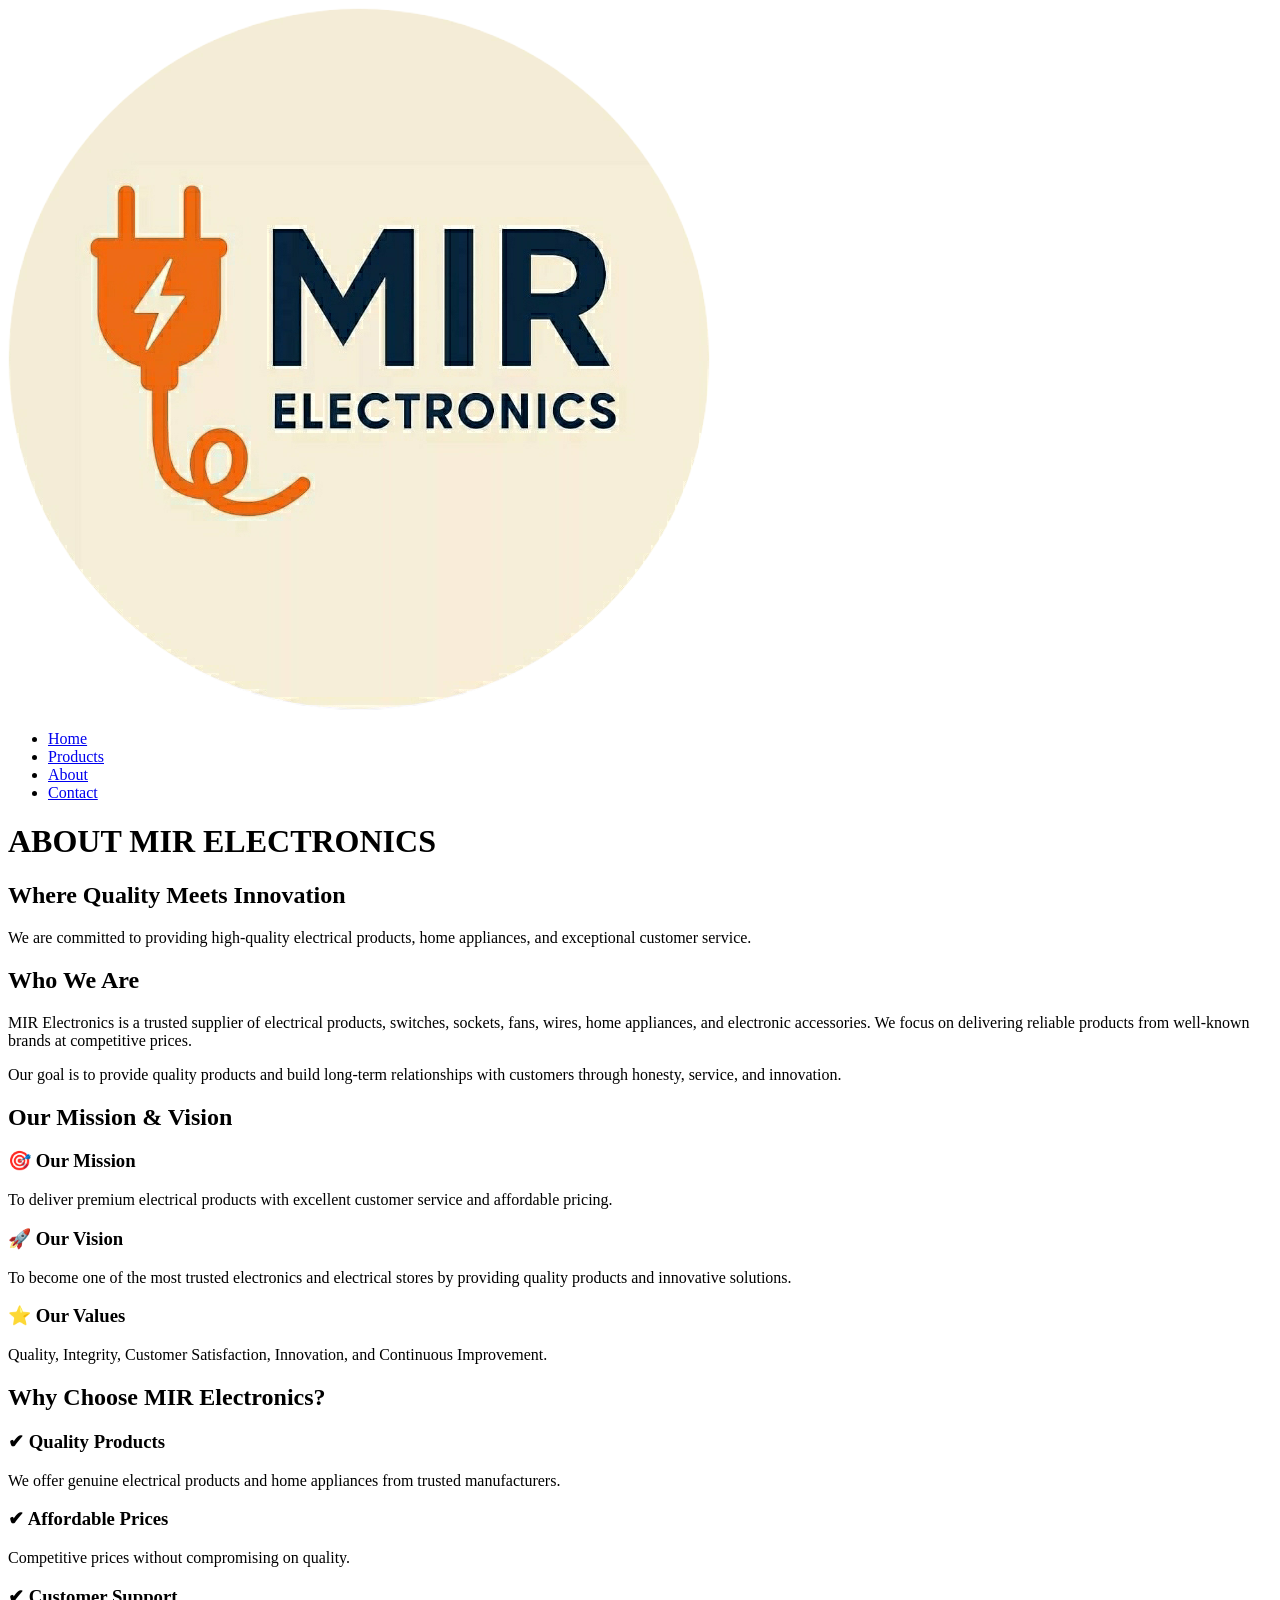
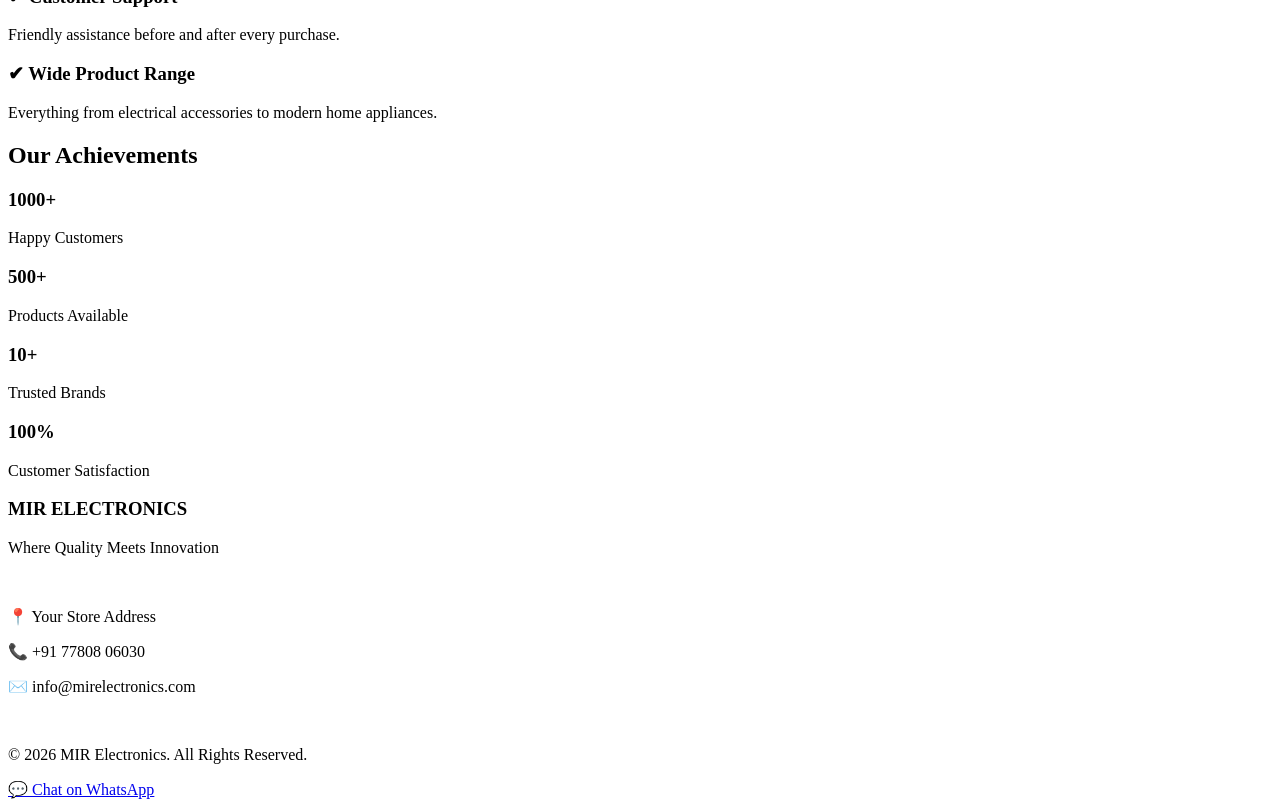
==== about.html @ 6c7976e0 "Update alt text for logo image in about.html" ====
<!DOCTYPE html>
<html lang="en">

<head>

<meta charset="UTF-8">

<meta name="viewport" content="width=device-width, initial-scale=1.0">

<title>About | MIR Electronics</title>

<meta name="description"
content="Learn more about MIR Electronics and our commitment to quality and innovation.">

<link rel="stylesheet" href="css/style.css">

<link rel="preconnect" href="https://fonts.googleapis.com">

<link rel="preconnect" href="https://fonts.gstatic.com" crossorigin>

<link href="https://fonts.googleapis.com/css2?family=Poppins:wght@300;400;500;600;700;800&display=swap"
rel="stylesheet">

</head>

<body>

<nav class="navbar">

<div class="logo">

<img src="images/logo.png" alt="MIR Electronics logo">

</div>

<ul class="nav-links">

<li><a href="index.html">Home</a></li>

<li><a href="products.html">Products</a></li>

<li><a href="about.html" class="active">About</a></li>

<li><a href="contact.html">Contact</a></li>

</ul>

</nav>

<header class="hero">

<div class="hero-content">

<h1>ABOUT MIR ELECTRONICS</h1>

<h2>Where Quality Meets Innovation</h2>

<p>

We are committed to providing high-quality electrical products,
home appliances, and exceptional customer service.

</p>

</div>

</header>

<section>

<h2>Who We Are</h2>

<div class="about-content">

<p>

MIR Electronics is a trusted supplier of electrical products,
switches, sockets, fans, wires, home appliances, and electronic
accessories. We focus on delivering reliable products from
well-known brands at competitive prices.

</p>

<p>

Our goal is to provide quality products and build long-term
relationships with customers through honesty, service,
and innovation.

</p>

</div>

</section>

<section>

<h2>Our Mission & Vision</h2>

<div class="about-grid">

<div class="about-box">

<h3>🎯 Our Mission</h3>

<p>

To deliver premium electrical products with excellent customer
service and affordable pricing.

</p>

</div>

<div class="about-box">

<h3>🚀 Our Vision</h3>

<p>

To become one of the most trusted electronics and electrical
stores by providing quality products and innovative solutions.

</p>

</div>

<div class="about-box">

<h3>⭐ Our Values</h3>

<p>

Quality, Integrity, Customer Satisfaction, Innovation,
and Continuous Improvement.

</p>

</div>

</div>

</section>
<section>

<h2>Why Choose MIR Electronics?</h2>

<div class="features">

<div>

<h3>✔ Quality Products</h3>

<p>
We offer genuine electrical products and home appliances from trusted manufacturers.
</p>

</div>

<div>

<h3>✔ Affordable Prices</h3>

<p>
Competitive prices without compromising on quality.
</p>

</div>

<div>

<h3>✔ Customer Support</h3>

<p>
Friendly assistance before and after every purchase.
</p>

</div>

<div>

<h3>✔ Wide Product Range</h3>

<p>
Everything from electrical accessories to modern home appliances.
</p>

</div>

</div>

</section>

<section>

<h2>Our Achievements</h2>

<div class="grid">

<div class="card">

<h3>1000+</h3>

<p>Happy Customers</p>

</div>

<div class="card">

<h3>500+</h3>

<p>Products Available</p>

</div>

<div class="card">

<h3>10+</h3>

<p>Trusted Brands</p>

</div>

<div class="card">

<h3>100%</h3>

<p>Customer Satisfaction</p>

</div>

</div>

</section>

<footer>

<h3>MIR ELECTRONICS</h3>

<p>Where Quality Meets Innovation</p>

<br>

<p>📍 Your Store Address</p>

<p>📞 +91 77808 06030</p>

<p>✉️ info@mirelectronics.com</p>

<br>

<p>© 2026 MIR Electronics. All Rights Reserved.</p>

</footer>

<a href="https://wa.me/917780806030"
class="whatsapp"
target="_blank">

💬 Chat on WhatsApp

</a>

<script src="js/script.js"></script>

</body>

</html>
---- css/style.css ----
<!DOCTYPE html>
<html lang="en">

<head>
    <meta charset="UTF-8">
    <meta name="viewport" content="width=device-width, initial-scale=1.0">
    <title>MIR Electronics | Where Quality Meets Innovation</title>

    <meta name="description"
        content="MIR Electronics - Trusted supplier of electrical products, home appliances and electronic accessories.">

    <link rel="stylesheet" href="css/style.css">

    <link rel="preconnect" href="https://fonts.googleapis.com">
    <link rel="preconnect" href="https://fonts.gstatic.com" crossorigin>

    <link
        href="https://fonts.googleapis.com/css2?family=Poppins:wght@300;400;500;600;700;800&display=swap"
        rel="stylesheet">
</head>

<body>

    <!-- Navigation -->

    <nav class="navbar">

        <div class="logo">

            <img src="images/logo.png" alt="MIR Electronics">

        </div>

        <ul class="nav-links">

            <li><a href="index.html" class="active">Home</a></li>

            <li><a href="products.html">Products</a></li>

            <li><a href="about.html">About</a></li>

            <li><a href="contact.html">Contact</a></li>

        </ul>

    </nav>

    <!-- Hero -->

    <header class="hero">

        <div class="hero-content">

            <h1>MIR ELECTRONICS</h1>

            <h2>Where Quality Meets Innovation</h2>

            <p>

                We provide premium electrical products,
                home appliances and electronic accessories
                from trusted brands at affordable prices.

            </p>

            <a href="products.html" class="btn">

                Explore Products

            </a>

        </div>

    </header>

    <!-- Categories -->

    <section>

        <h2>Product Categories</h2>

        <div class="grid">

            <div class="card">

                💡

                <h3>Lighting</h3>

            </div>

            <div class="card">

                🔌

                <h3>Switches & Sockets</h3>

            </div>

            <div class="card">

                ⚡

                <h3>Electrical Wires</h3>

            </div>

            <div class="card">

                🌀

                <h3>Fans</h3>

            </div>

            <div class="card">

                🔥

                <h3>Water Heaters</h3>

            </div>

            <div class="card">

                🏠

                <h3>Home Appliances</h3>

            </div>

        </div>

    </section>
    <!-- Featured Products -->

    <section class="products">

        <h2>Featured Products</h2>

        <div class="product-grid">

            <div class="product-card">
                <img src="images/wire.jpg" alt="Electrical Wires">
                <h3>Electrical Wires</h3>
                <p>Premium quality copper wires for residential and commercial use.</p>
                <a href="products.html" class="product-btn">View Details</a>
            </div>

            <div class="product-card">
                <img src="images/switch.jpg" alt="Switches">
                <h3>Switches & Sockets</h3>
                <p>Elegant and durable switches designed for modern homes.</p>
                <a href="products.html" class="product-btn">View Details</a>
            </div>

            <div class="product-card">
                <img src="images/fan.jpg" alt="Fans">
                <h3>Ceiling Fans</h3>
                <p>Energy-efficient ceiling fans with stylish designs.</p>
                <a href="products.html" class="product-btn">View Details</a>
            </div>

        </div>

    </section>

    <!-- Why Choose Us -->

    <section>

        <h2>Why Choose MIR Electronics?</h2>

        <div class="features">

            <div>
                <h3>✔ Premium Quality</h3>
                <p>We supply only trusted and branded electrical products.</p>
            </div>

            <div>
                <h3>✔ Affordable Prices</h3>
                <p>Competitive pricing with excellent customer satisfaction.</p>
            </div>

            <div>
                <h3>✔ Trusted Service</h3>
                <p>Fast response and reliable support for every customer.</p>
            </div>

            <div>
                <h3>✔ Wide Product Range</h3>
                <p>Everything from electrical accessories to home appliances.</p>
            </div>

        </div>

    </section>

    <!-- Testimonials -->

    <section>

        <h2>What Our Customers Say</h2>

        <div class="grid">

            <div class="card">
                ⭐⭐⭐⭐⭐
                <h3>Rahul Sharma</h3>
                <p>"Excellent products and very professional service."</p>
            </div>

            <div class="card">
                ⭐⭐⭐⭐⭐
                <h3>Priya Verma</h3>
                <p>"Best prices and genuine electrical products."</p>
            </div>

            <div class="card">
                ⭐⭐⭐⭐⭐
                <h3>Amit Singh</h3>
                <p>"Highly recommended for home appliances and electrical items."</p>
            </div>

        </div>

    </section>
    <!-- Call to Action -->

    <section>

        <h2>Ready to Upgrade Your Home?</h2>

        <p style="text-align:center;max-width:700px;margin:auto;">
            Visit MIR Electronics for premium electrical products, home appliances,
            and trusted customer service. We are committed to quality, innovation,
            and customer satisfaction.
        </p>

        <div style="text-align:center;margin-top:40px;">

            <a href="contact.html" class="btn">
                Contact Us
            </a>

        </div>

    </section>

    <!-- Footer -->

    <footer>

        <h3>MIR ELECTRONICS</h3>

        <p>Where Quality Meets Innovation</p>

        <br>

        <p>
            📍 Your Store Address
        </p>

        <p>
            📞 +91 77808 06030
        </p>

        <p>
            ✉️ info@mirelectronics.com
        </p>

        <br>

        <p>
            © 2026 MIR Electronics. All Rights Reserved.
        </p>

    </footer>

    <!-- WhatsApp Button -->

    <a href="https://wa.me/917780806030"
       class="whatsapp"
       target="_blank">

        💬 Chat on WhatsApp

    </a>

    <!-- JavaScript -->

    <script src="js/script.js"></script>

</body>

</html>
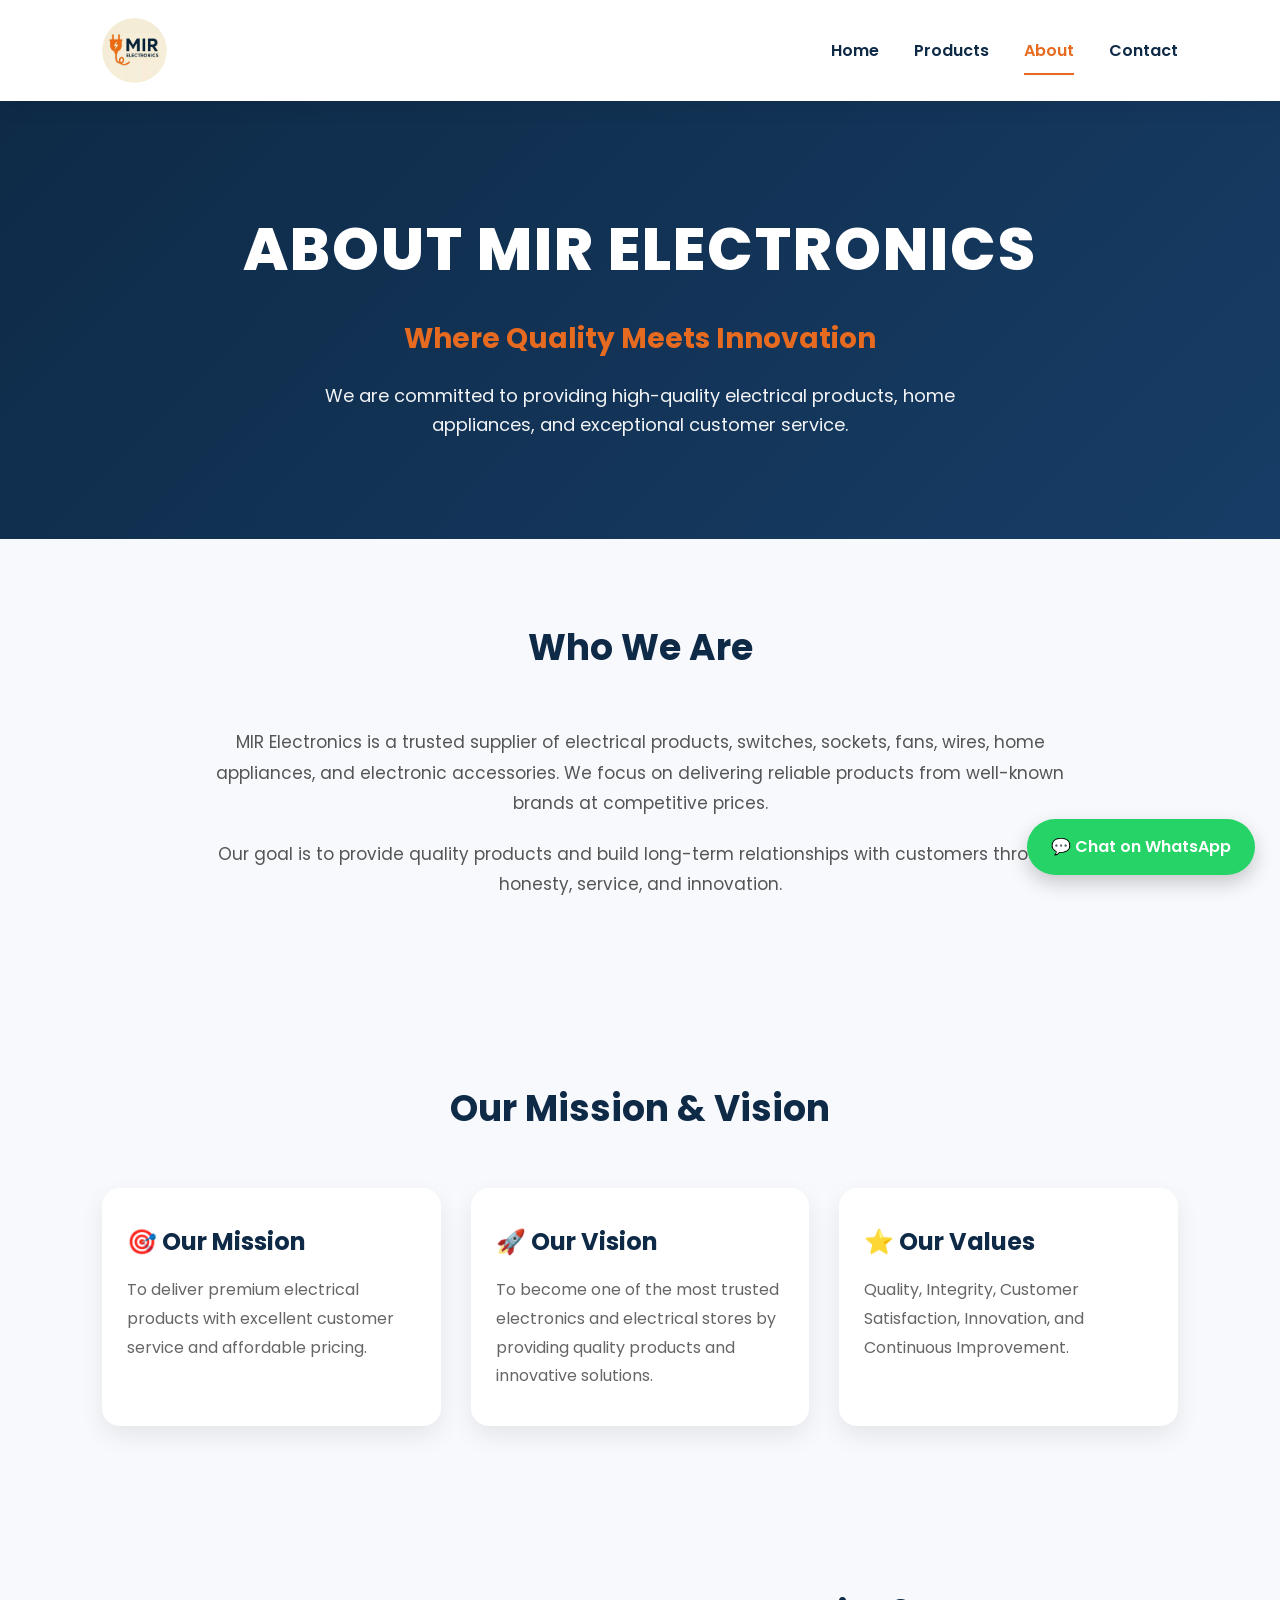
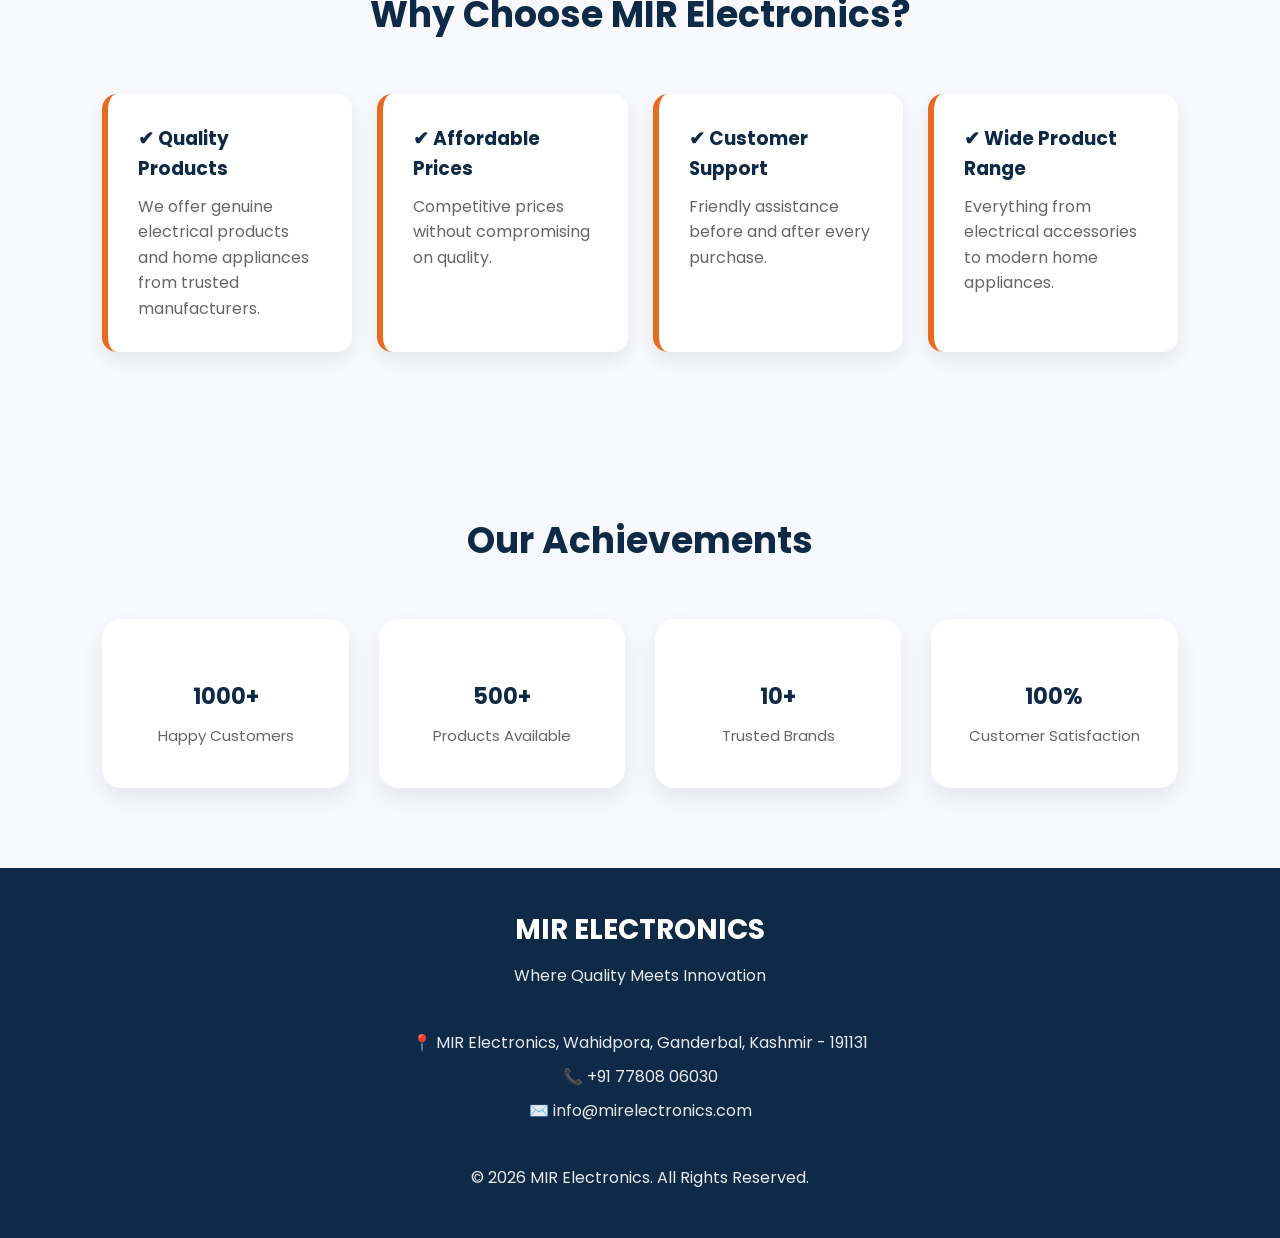
==== commit 647b87fc: "Update about.html" ====
--- a/about.html
+++ b/about.html
@@ -241,7 +241,7 @@
 
 <br>
 
-<p>📍 Your Store Address</p>
+<p>📍 MIR Electronics, Wahidpora, Ganderbal, Kashmir - 191131</p>
 
 <p>📞 +91 77808 06030</p>
 
--- a/css/style.css
+++ b/css/style.css
@@ -1,297 +1,738 @@
-<!DOCTYPE html>
-<html lang="en">
-
-<head>
-    <meta charset="UTF-8">
-    <meta name="viewport" content="width=device-width, initial-scale=1.0">
-    <title>MIR Electronics | Where Quality Meets Innovation</title>
-
-    <meta name="description"
-        content="MIR Electronics - Trusted supplier of electrical products, home appliances and electronic accessories.">
-
-    <link rel="stylesheet" href="css/style.css">
-
-    <link rel="preconnect" href="https://fonts.googleapis.com">
-    <link rel="preconnect" href="https://fonts.gstatic.com" crossorigin>
-
-    <link
-        href="https://fonts.googleapis.com/css2?family=Poppins:wght@300;400;500;600;700;800&display=swap"
-        rel="stylesheet">
-</head>
-
-<body>
-
-    <!-- Navigation -->
-
-    <nav class="navbar">
-
-        <div class="logo">
-
-            <img src="images/logo.png" alt="MIR Electronics">
-
-        </div>
-
-        <ul class="nav-links">
-
-            <li><a href="index.html" class="active">Home</a></li>
-
-            <li><a href="products.html">Products</a></li>
-
-            <li><a href="about.html">About</a></li>
-
-            <li><a href="contact.html">Contact</a></li>
-
-        </ul>
-
-    </nav>
-
-    <!-- Hero -->
-
-    <header class="hero">
-
-        <div class="hero-content">
-
-            <h1>MIR ELECTRONICS</h1>
-
-            <h2>Where Quality Meets Innovation</h2>
-
-            <p>
-
-                We provide premium electrical products,
-                home appliances and electronic accessories
-                from trusted brands at affordable prices.
-
-            </p>
-
-            <a href="products.html" class="btn">
-
-                Explore Products
-
-            </a>
-
-        </div>
-
-    </header>
-
-    <!-- Categories -->
-
-    <section>
-
-        <h2>Product Categories</h2>
-
-        <div class="grid">
-
-            <div class="card">
-
-                💡
-
-                <h3>Lighting</h3>
-
-            </div>
-
-            <div class="card">
-
-                🔌
-
-                <h3>Switches & Sockets</h3>
-
-            </div>
-
-            <div class="card">
-
-                ⚡
-
-                <h3>Electrical Wires</h3>
-
-            </div>
-
-            <div class="card">
-
-                🌀
-
-                <h3>Fans</h3>
-
-            </div>
-
-            <div class="card">
-
-                🔥
-
-                <h3>Water Heaters</h3>
-
-            </div>
-
-            <div class="card">
-
-                🏠
-
-                <h3>Home Appliances</h3>
-
-            </div>
-
-        </div>
-
-    </section>
-    <!-- Featured Products -->
-
-    <section class="products">
-
-        <h2>Featured Products</h2>
-
-        <div class="product-grid">
-
-            <div class="product-card">
-                <img src="images/wire.jpg" alt="Electrical Wires">
-                <h3>Electrical Wires</h3>
-                <p>Premium quality copper wires for residential and commercial use.</p>
-                <a href="products.html" class="product-btn">View Details</a>
-            </div>
-
-            <div class="product-card">
-                <img src="images/switch.jpg" alt="Switches">
-                <h3>Switches & Sockets</h3>
-                <p>Elegant and durable switches designed for modern homes.</p>
-                <a href="products.html" class="product-btn">View Details</a>
-            </div>
-
-            <div class="product-card">
-                <img src="images/fan.jpg" alt="Fans">
-                <h3>Ceiling Fans</h3>
-                <p>Energy-efficient ceiling fans with stylish designs.</p>
-                <a href="products.html" class="product-btn">View Details</a>
-            </div>
-
-        </div>
-
-    </section>
-
-    <!-- Why Choose Us -->
-
-    <section>
-
-        <h2>Why Choose MIR Electronics?</h2>
-
-        <div class="features">
-
-            <div>
-                <h3>✔ Premium Quality</h3>
-                <p>We supply only trusted and branded electrical products.</p>
-            </div>
-
-            <div>
-                <h3>✔ Affordable Prices</h3>
-                <p>Competitive pricing with excellent customer satisfaction.</p>
-            </div>
-
-            <div>
-                <h3>✔ Trusted Service</h3>
-                <p>Fast response and reliable support for every customer.</p>
-            </div>
-
-            <div>
-                <h3>✔ Wide Product Range</h3>
-                <p>Everything from electrical accessories to home appliances.</p>
-            </div>
-
-        </div>
-
-    </section>
-
-    <!-- Testimonials -->
-
-    <section>
-
-        <h2>What Our Customers Say</h2>
-
-        <div class="grid">
-
-            <div class="card">
-                ⭐⭐⭐⭐⭐
-                <h3>Rahul Sharma</h3>
-                <p>"Excellent products and very professional service."</p>
-            </div>
-
-            <div class="card">
-                ⭐⭐⭐⭐⭐
-                <h3>Priya Verma</h3>
-                <p>"Best prices and genuine electrical products."</p>
-            </div>
-
-            <div class="card">
-                ⭐⭐⭐⭐⭐
-                <h3>Amit Singh</h3>
-                <p>"Highly recommended for home appliances and electrical items."</p>
-            </div>
-
-        </div>
-
-    </section>
-    <!-- Call to Action -->
-
-    <section>
-
-        <h2>Ready to Upgrade Your Home?</h2>
-
-        <p style="text-align:center;max-width:700px;margin:auto;">
-            Visit MIR Electronics for premium electrical products, home appliances,
-            and trusted customer service. We are committed to quality, innovation,
-            and customer satisfaction.
-        </p>
-
-        <div style="text-align:center;margin-top:40px;">
-
-            <a href="contact.html" class="btn">
-                Contact Us
-            </a>
-
-        </div>
-
-    </section>
-
-    <!-- Footer -->
-
-    <footer>
-
-        <h3>MIR ELECTRONICS</h3>
-
-        <p>Where Quality Meets Innovation</p>
-
-        <br>
-
-        <p>
-            📍 Your Store Address
-        </p>
-
-        <p>
-            📞 +91 77808 06030
-        </p>
-
-        <p>
-            ✉️ info@mirelectronics.com
-        </p>
-
-        <br>
-
-        <p>
-            © 2026 MIR Electronics. All Rights Reserved.
-        </p>
-
-    </footer>
-
-    <!-- WhatsApp Button -->
-
-    <a href="https://wa.me/917780806030"
-       class="whatsapp"
-       target="_blank">
-
-        💬 Chat on WhatsApp
-
-    </a>
-
-    <!-- JavaScript -->
-
-    <script src="js/script.js"></script>
-
-</body>
-
-</html>
+/* ==========================================
+   MIR Electronics - Main Stylesheet
+========================================== */
+
+*{
+    margin:0;
+    padding:0;
+    box-sizing:border-box;
+}
+
+html{
+    scroll-behavior:smooth;
+}
+
+body{
+    font-family:'Poppins',sans-serif;
+    background:#f8f9fc;
+    color:#222;
+    line-height:1.6;
+}
+
+img{
+    max-width:100%;
+    display:block;
+}
+
+a{
+    text-decoration:none;
+    transition:.3s;
+}
+
+ul{
+    list-style:none;
+}
+
+/* ==========================================
+   Navigation
+========================================== */
+
+.navbar{
+    display:flex;
+    justify-content:space-between;
+    align-items:center;
+    padding:18px 8%;
+    background:#ffffff;
+    box-shadow:0 5px 20px rgba(0,0,0,.08);
+    position:sticky;
+    top:0;
+    z-index:1000;
+}
+
+.logo{
+    display:flex;
+    align-items:center;
+}
+
+.logo img{
+    height:65px;
+    width:auto;
+    border-radius:50%;
+}
+
+.nav-links{
+    display:flex;
+    gap:35px;
+}
+
+.nav-links li{
+    display:inline-block;
+}
+
+.nav-links a{
+    color:#0E2A47;
+    font-weight:600;
+    padding:8px 0;
+    position:relative;
+}
+
+.nav-links a:hover,
+.nav-links a.active{
+    color:#E66A1F;
+}
+
+.nav-links a::after{
+    content:"";
+    position:absolute;
+    left:0;
+    bottom:-5px;
+    width:0;
+    height:2px;
+    background:#E66A1F;
+    transition:.3s;
+}
+
+.nav-links a:hover::after,
+.nav-links a.active::after{
+    width:100%;
+}
+
+/* ==========================================
+   Hero Section
+========================================== */
+
+.hero{
+    background:linear-gradient(135deg,#0E2A47,#173d66);
+    color:#fff;
+    text-align:center;
+    padding:100px 20px;
+}
+
+.hero-content{
+    max-width:900px;
+    margin:auto;
+}
+
+.hero h1{
+    font-size:60px;
+    font-weight:800;
+    letter-spacing:2px;
+}
+
+.hero h2{
+    margin:20px 0;
+    color:#E66A1F;
+    font-size:28px;
+}
+
+.hero p{
+    max-width:700px;
+    margin:auto;
+    font-size:18px;
+    opacity:.95;
+}
+
+/* ==========================================
+   Buttons
+========================================== */
+
+.btn{
+    display:inline-block;
+    margin-top:35px;
+    background:#E66A1F;
+    color:#fff;
+    padding:15px 40px;
+    border-radius:40px;
+    font-weight:600;
+}
+
+.btn:hover{
+    background:#fff;
+    color:#0E2A47;
+    transform:translateY(-4px);
+}
+/* ==========================================
+   Sections
+========================================== */
+
+section{
+    padding:80px 8%;
+}
+
+section h2{
+    text-align:center;
+    color:#0E2A47;
+    font-size:36px;
+    margin-bottom:50px;
+}
+
+/* ==========================================
+   Category Grid
+========================================== */
+
+.grid{
+    display:grid;
+    grid-template-columns:repeat(auto-fit,minmax(220px,1fr));
+    gap:30px;
+}
+
+.card{
+    background:#fff;
+    padding:40px 20px;
+    border-radius:20px;
+    text-align:center;
+    font-size:50px;
+    box-shadow:0 10px 25px rgba(0,0,0,.08);
+    transition:.35s;
+}
+
+.card:hover{
+    transform:translateY(-10px);
+    box-shadow:0 20px 40px rgba(0,0,0,.15);
+}
+
+.card h3{
+    margin-top:20px;
+    font-size:22px;
+    color:#0E2A47;
+}
+
+.card p{
+    margin-top:10px;
+    color:#666;
+    font-size:15px;
+}
+
+/* ==========================================
+   Products Section
+========================================== */
+
+.products{
+    background:#fff;
+}
+
+.product-grid{
+    display:grid;
+    grid-template-columns:repeat(auto-fit,minmax(280px,1fr));
+    gap:30px;
+}
+
+.product-card{
+    background:#fff;
+    border-radius:18px;
+    overflow:hidden;
+    box-shadow:0 10px 25px rgba(0,0,0,.08);
+    transition:.3s;
+}
+
+.product-card:hover{
+    transform:translateY(-10px);
+    box-shadow:0 18px 35px rgba(0,0,0,.15);
+}
+
+.product-card img{
+    width:100%;
+    height:240px;
+    object-fit:cover;
+}
+
+.product-card h3{
+    padding:20px 20px 10px;
+    color:#0E2A47;
+    font-size:22px;
+}
+
+.product-card p{
+    padding:0 20px 20px;
+    color:#666;
+    font-size:15px;
+}
+
+.product-btn{
+    display:inline-block;
+    margin:0 20px 25px;
+    padding:12px 25px;
+    background:#E66A1F;
+    color:#fff;
+    border-radius:30px;
+    font-weight:600;
+}
+
+.product-btn:hover{
+    background:#0E2A47;
+}
+
+/* ==========================================
+   Search Box
+========================================== */
+
+#searchBox{
+    width:80%;
+    max-width:500px;
+    display:block;
+    margin:0 auto 40px;
+    padding:15px 20px;
+    border:2px solid #E66A1F;
+    border-radius:40px;
+    outline:none;
+    font-size:16px;
+}
+
+#searchBox:focus{
+    box-shadow:0 0 15px rgba(230,106,31,.35);
+}
+/* ==========================================
+   About Page
+========================================== */
+
+.about-content{
+    max-width:900px;
+    margin:auto;
+    text-align:center;
+}
+
+.about-content p{
+    margin-bottom:20px;
+    color:#555;
+    font-size:17px;
+    line-height:1.8;
+}
+
+.about-grid{
+    display:grid;
+    grid-template-columns:repeat(auto-fit,minmax(250px,1fr));
+    gap:30px;
+    margin-top:40px;
+}
+
+.about-box{
+    background:#fff;
+    padding:35px 25px;
+    border-radius:18px;
+    box-shadow:0 10px 25px rgba(0,0,0,.08);
+    transition:.3s;
+}
+
+.about-box:hover{
+    transform:translateY(-10px);
+    box-shadow:0 20px 40px rgba(0,0,0,.15);
+}
+
+.about-box h3{
+    color:#0E2A47;
+    margin-bottom:15px;
+    font-size:24px;
+}
+
+.about-box p{
+    color:#666;
+    line-height:1.8;
+}
+
+/* ==========================================
+   Why Choose Us
+========================================== */
+
+.features{
+    display:grid;
+    grid-template-columns:repeat(auto-fit,minmax(250px,1fr));
+    gap:25px;
+}
+
+.features div{
+    background:#fff;
+    border-left:6px solid #E66A1F;
+    padding:30px;
+    border-radius:15px;
+    box-shadow:0 8px 20px rgba(0,0,0,.08);
+    transition:.3s;
+}
+
+.features div:hover{
+    transform:translateY(-8px);
+}
+
+.features h3{
+    color:#0E2A47;
+    margin-bottom:10px;
+}
+
+.features p{
+    color:#666;
+}
+
+/* ==========================================
+   Contact Page
+========================================== */
+
+.contact-container{
+    display:grid;
+    grid-template-columns:repeat(auto-fit,minmax(320px,1fr));
+    gap:40px;
+    align-items:start;
+}
+
+.contact-info{
+    background:#fff;
+    padding:35px;
+    border-radius:18px;
+    box-shadow:0 10px 25px rgba(0,0,0,.08);
+}
+
+.contact-info h3{
+    color:#0E2A47;
+    margin-bottom:20px;
+}
+
+.contact-info p{
+    margin-bottom:18px;
+    color:#555;
+    line-height:1.7;
+}
+
+.contact-form{
+    background:#fff;
+    padding:35px;
+    border-radius:18px;
+    box-shadow:0 10px 25px rgba(0,0,0,.08);
+}
+
+.contact-form input,
+.contact-form textarea{
+    width:100%;
+    padding:15px;
+    margin-bottom:20px;
+    border:1px solid #ddd;
+    border-radius:10px;
+    font-size:16px;
+    outline:none;
+}
+
+.contact-form textarea{
+    min-height:160px;
+    resize:vertical;
+}
+
+.contact-form input:focus,
+.contact-form textarea:focus{
+    border-color:#E66A1F;
+}
+
+.contact-form button{
+    background:#E66A1F;
+    color:#fff;
+    border:none;
+    padding:15px 35px;
+    border-radius:30px;
+    font-size:16px;
+    font-weight:600;
+    cursor:pointer;
+    transition:.3s;
+}
+
+.contact-form button:hover{
+    background:#0E2A47;
+}
+
+/* ==========================================
+   Google Map
+========================================== */
+
+iframe{
+    width:100%;
+    border:0;
+    border-radius:15px;
+}
+/* ==========================================
+   Footer
+========================================== */
+
+footer{
+    background:#0E2A47;
+    color:#fff;
+    text-align:center;
+    padding:40px 20px;
+}
+
+footer h3{
+    font-size:28px;
+    margin-bottom:10px;
+}
+
+footer p{
+    margin:8px 0;
+    opacity:.9;
+}
+
+/* ==========================================
+   WhatsApp Button
+========================================== */
+
+.whatsapp{
+    position:fixed;
+    right:25px;
+    bottom:25px;
+    background:#25D366;
+    color:#fff;
+    padding:15px 24px;
+    border-radius:50px;
+    font-weight:600;
+    box-shadow:0 8px 20px rgba(0,0,0,.2);
+    z-index:1000;
+}
+
+.whatsapp:hover{
+    background:#128C7E;
+    transform:translateY(-5px);
+}
+
+/* ==========================================
+   Utility Classes
+========================================== */
+
+.container{
+    width:90%;
+    max-width:1200px;
+    margin:auto;
+}
+
+.text-center{
+    text-align:center;
+}
+
+.mt-20{
+    margin-top:20px;
+}
+
+.mt-40{
+    margin-top:40px;
+}
+
+.mb-20{
+    margin-bottom:20px;
+}
+
+.mb-40{
+    margin-bottom:40px;
+}
+
+/* ==========================================
+   Responsive Design
+========================================== */
+
+@media(max-width:992px){
+
+.hero h1{
+    font-size:48px;
+}
+
+.hero h2{
+    font-size:24px;
+}
+
+section{
+    padding:60px 6%;
+}
+
+.product-grid{
+    grid-template-columns:repeat(auto-fit,minmax(250px,1fr));
+}
+
+}
+
+@media(max-width:768px){
+
+.navbar{
+    flex-direction:column;
+    padding:20px;
+}
+
+.logo{
+    margin-bottom:15px;
+}
+
+.logo img{
+    height:55px;
+}
+
+.nav-links{
+    flex-wrap:wrap;
+    justify-content:center;
+    gap:20px;
+}
+
+.hero{
+    padding:70px 20px;
+}
+
+.hero h1{
+    font-size:38px;
+}
+
+.hero h2{
+    font-size:22px;
+}
+
+.hero p{
+    font-size:16px;
+}
+
+section h2{
+    font-size:30px;
+}
+
+.grid,
+.product-grid,
+.about-grid,
+.features,
+.contact-container{
+    grid-template-columns:1fr;
+}
+
+.product-card img{
+    height:220px;
+}
+
+.whatsapp{
+    right:15px;
+    bottom:15px;
+    padding:12px 18px;
+    font-size:14px;
+}
+
+}
+
+@media(max-width:480px){
+
+.hero h1{
+    font-size:30px;
+}
+
+.hero h2{
+    font-size:18px;
+}
+
+.btn,
+.product-btn{
+    width:100%;
+    text-align:center;
+}
+
+#searchBox{
+    width:100%;
+}
+
+footer h3{
+    font-size:22px;
+}
+
+}
+/* ==========================================
+   Scroll To Top Button
+========================================== */
+
+#topBtn{
+    position:fixed;
+    bottom:90px;
+    right:25px;
+    width:50px;
+    height:50px;
+    border:none;
+    border-radius:50%;
+    background:#0E2A47;
+    color:#fff;
+    font-size:22px;
+    cursor:pointer;
+    display:none;
+    z-index:999;
+    transition:.3s;
+    box-shadow:0 8px 20px rgba(0,0,0,.2);
+}
+
+#topBtn:hover{
+    background:#E66A1F;
+    transform:translateY(-5px);
+}
+
+/* ==========================================
+   Animations
+========================================== */
+
+.card,
+.product-card,
+.about-box,
+.features div,
+.contact-info,
+.contact-form{
+    animation:fadeUp .8s ease;
+}
+
+@keyframes fadeUp{
+
+    from{
+        opacity:0;
+        transform:translateY(30px);
+    }
+
+    to{
+        opacity:1;
+        transform:translateY(0);
+    }
+
+}
+
+/* ==========================================
+   Selection
+========================================== */
+
+::selection{
+    background:#E66A1F;
+    color:#fff;
+}
+
+/* ==========================================
+   Scrollbar
+========================================== */
+
+::-webkit-scrollbar{
+    width:10px;
+}
+
+::-webkit-scrollbar-track{
+    background:#f1f1f1;
+}
+
+::-webkit-scrollbar-thumb{
+    background:#0E2A47;
+    border-radius:20px;
+}
+
+::-webkit-scrollbar-thumb:hover{
+    background:#E66A1F;
+}
+
+/* ==========================================
+   Smooth Image Hover
+========================================== */
+
+.product-card img{
+    transition:.4s;
+}
+
+.product-card:hover img{
+    transform:scale(1.05);
+}
+
+/* ==========================================
+   Inputs
+========================================== */
+
+input,
+textarea,
+button{
+    font-family:'Poppins',sans-serif;
+}
+
+/* ==========================================
+   End of File
+========================================== */
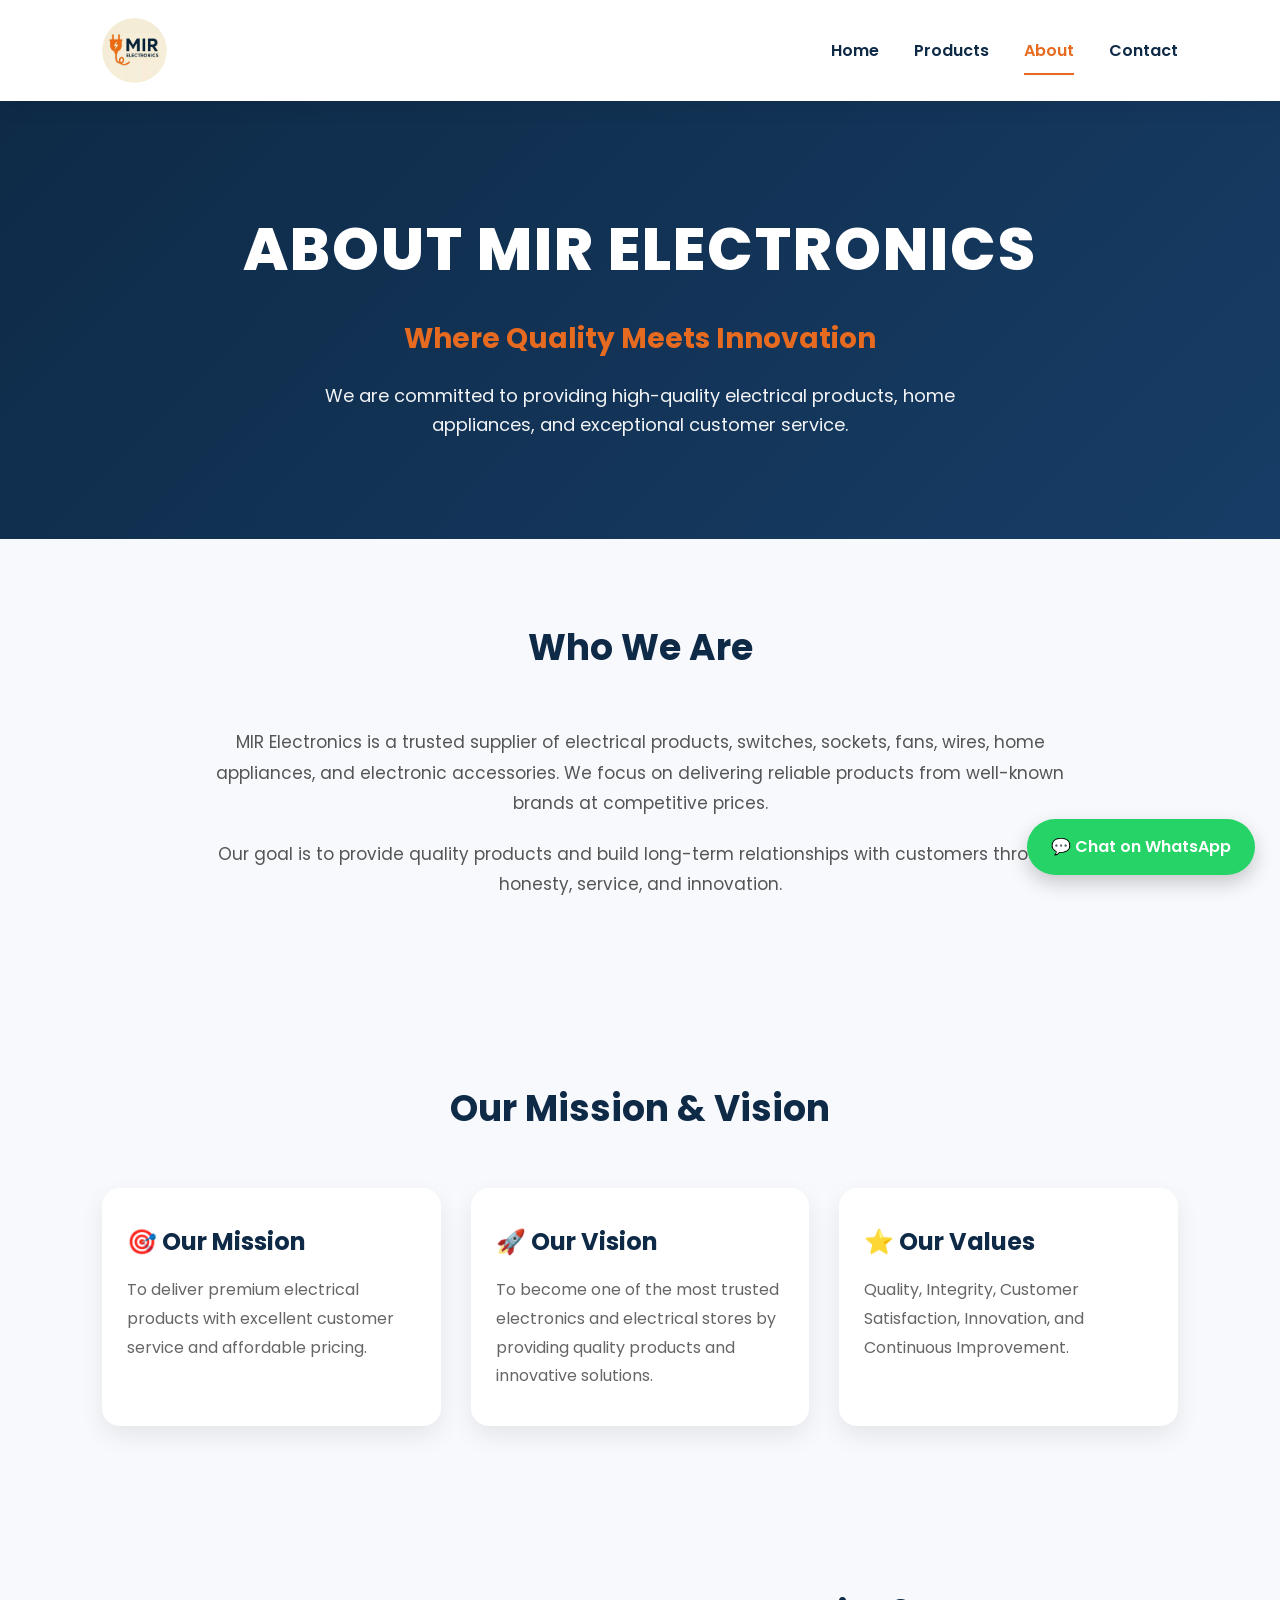
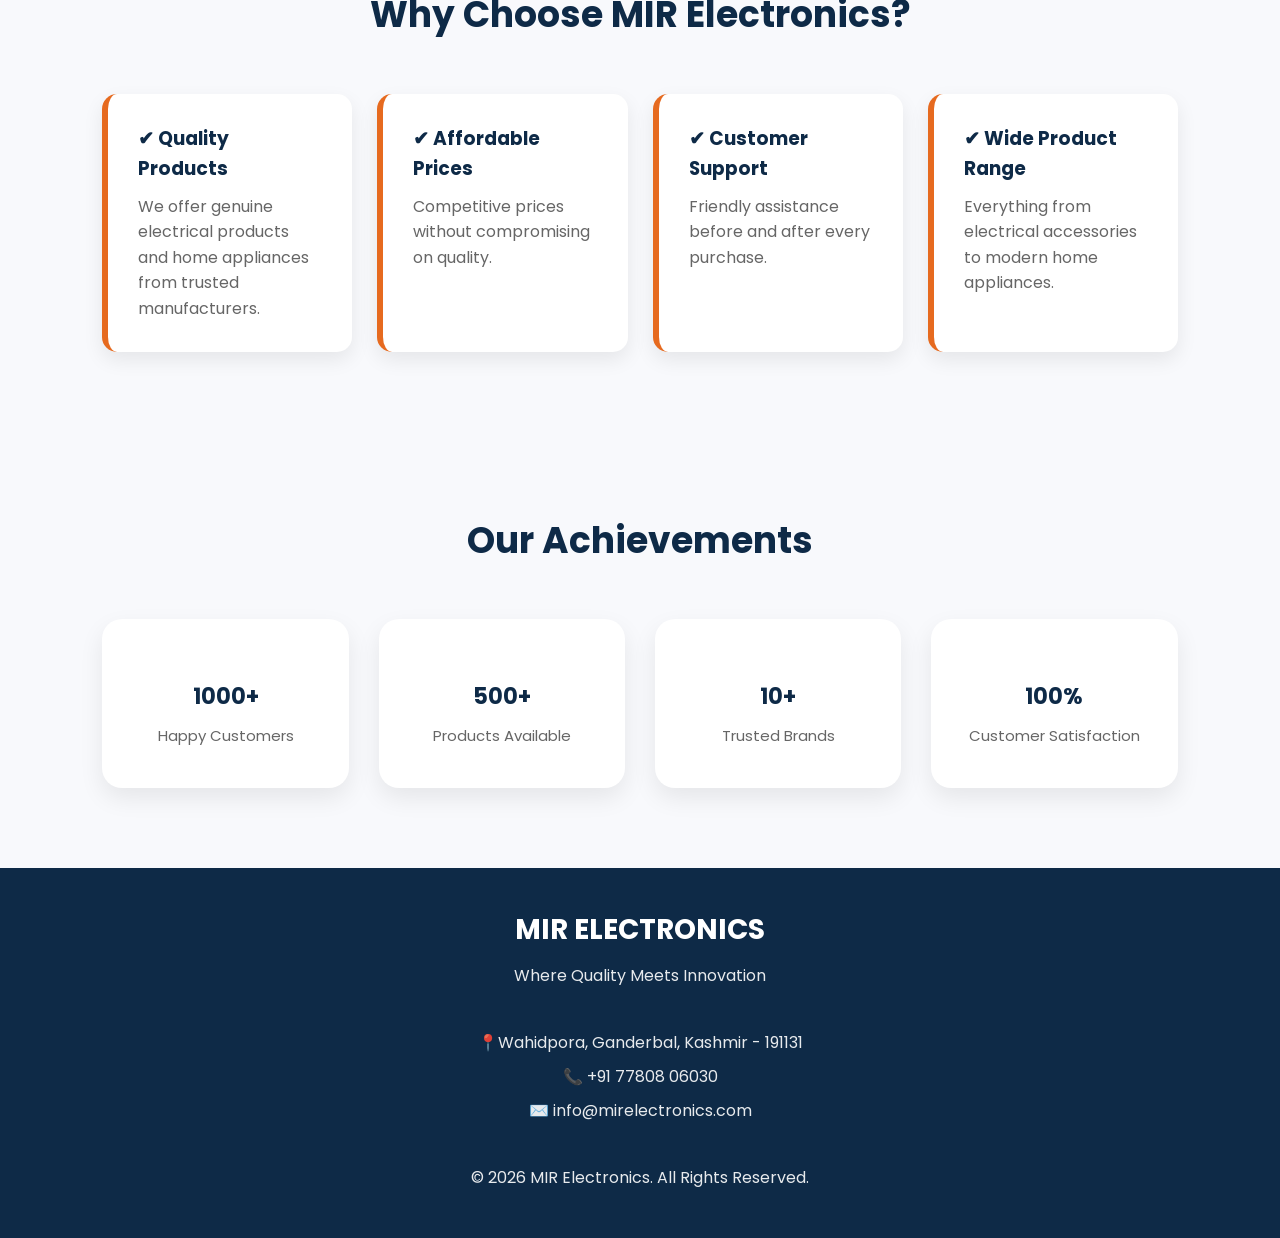
==== commit 0216cf9f: "Remove extra space in address line" ====
--- a/about.html
+++ b/about.html
@@ -241,7 +241,7 @@
 
 <br>
 
-<p>📍 MIR Electronics, Wahidpora, Ganderbal, Kashmir - 191131</p>
+ <p>📍Wahidpora, Ganderbal, Kashmir - 191131</p>
 
 <p>📞 +91 77808 06030</p>
 
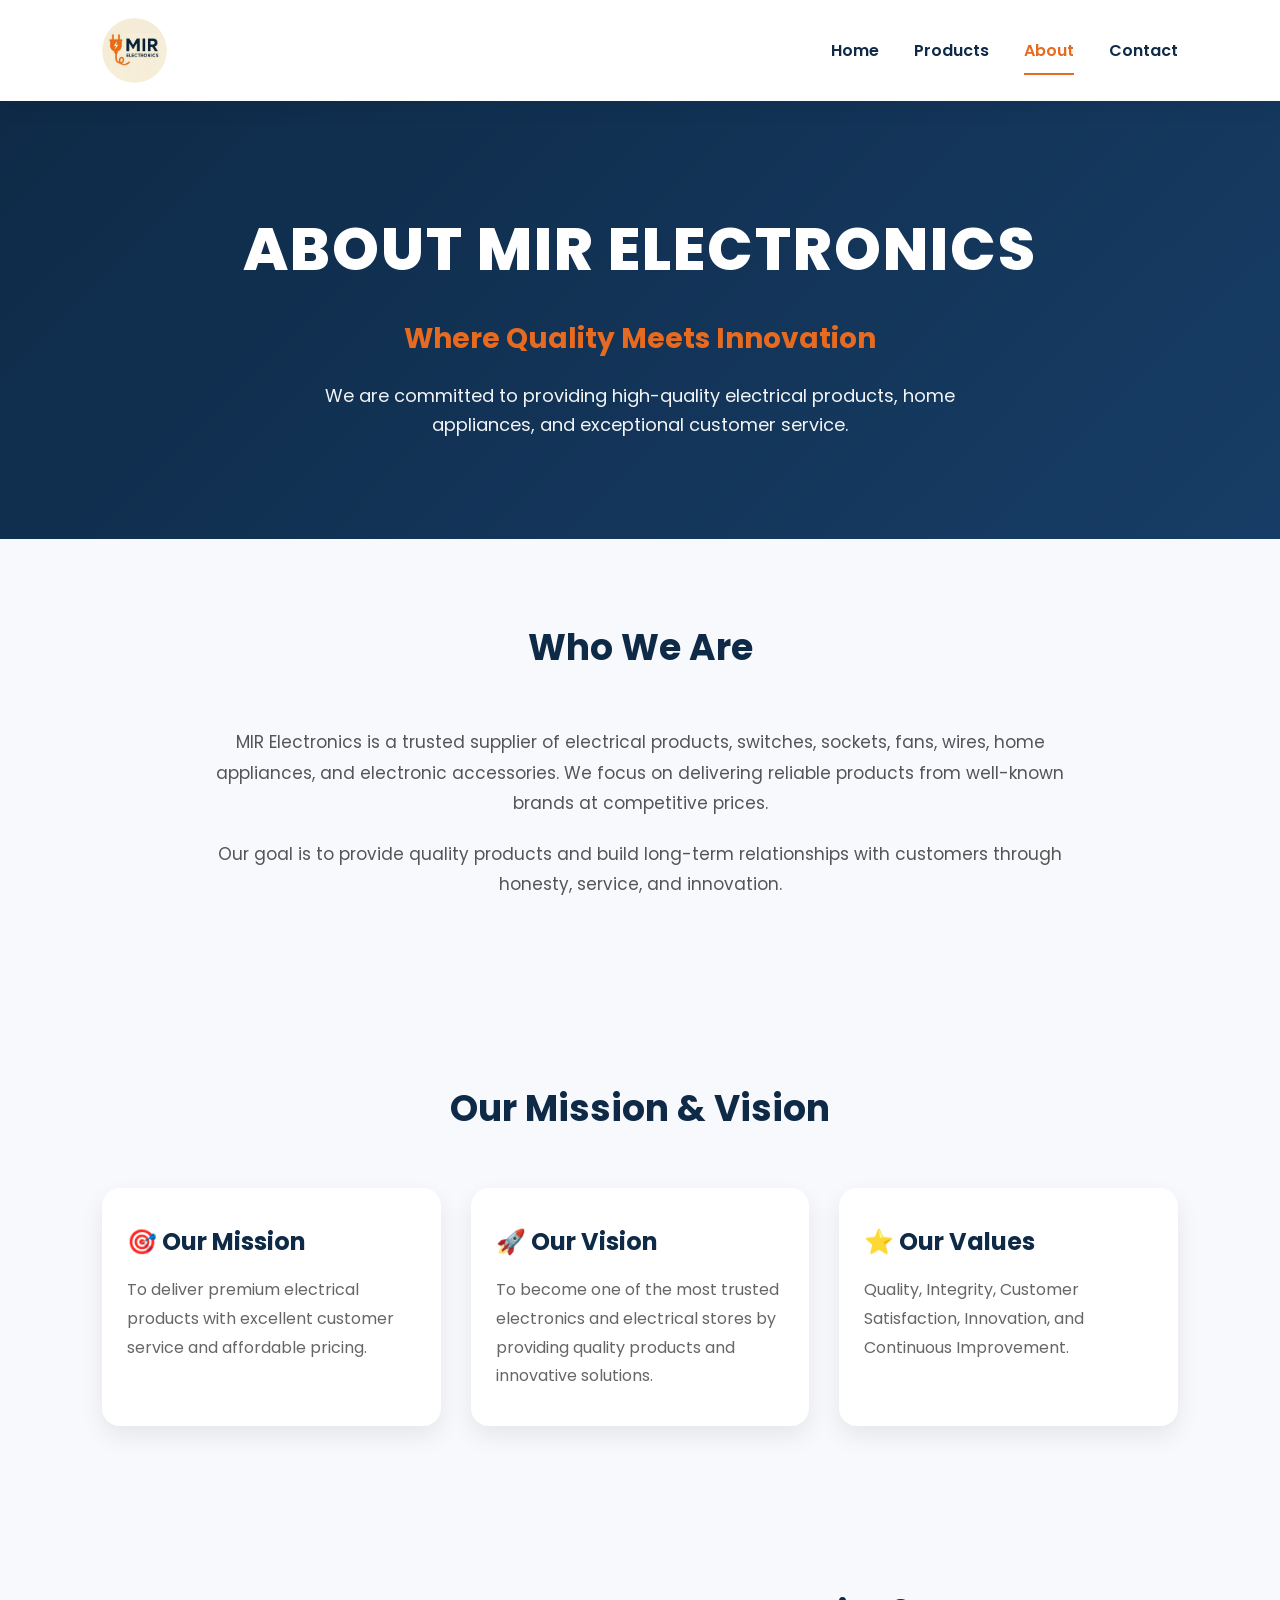
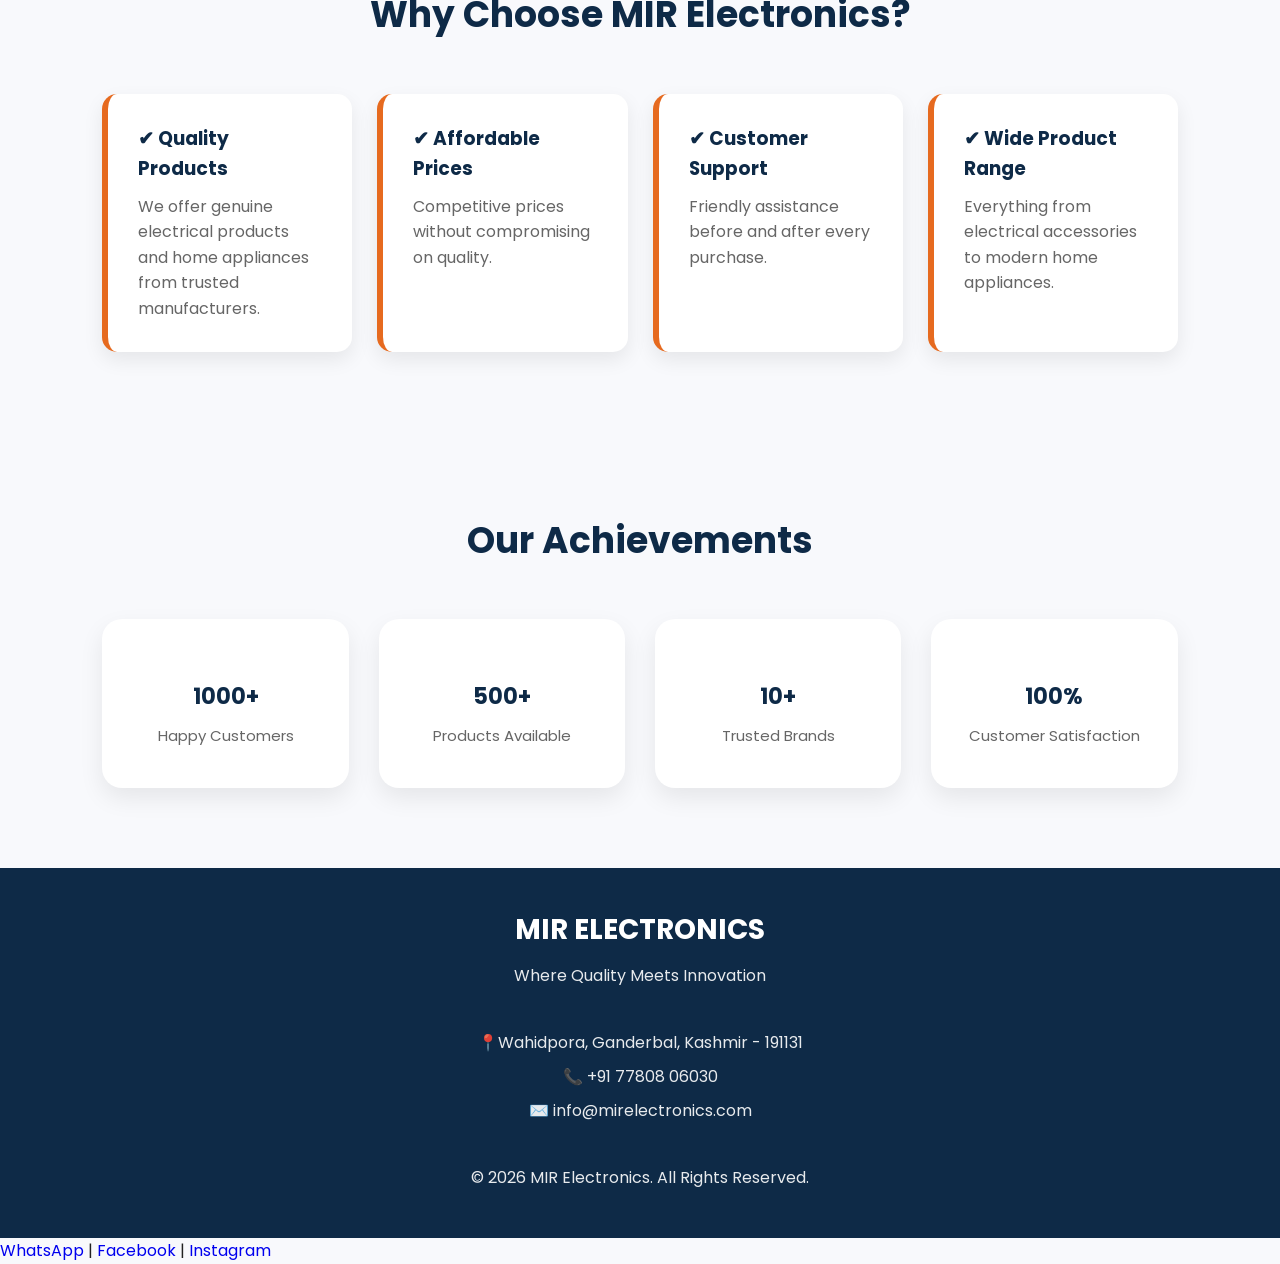
==== commit 0afb5580: "Update about.html" ====
--- a/about.html
+++ b/about.html
@@ -6,7 +6,7 @@
 <meta charset="UTF-8">
 
 <meta name="viewport" content="width=device-width, initial-scale=1.0">
-
+<link rel="icon" type="image/png" href="images/favicon.png">
 <title>About | MIR Electronics</title>
 
 <meta name="description"
@@ -253,11 +253,11 @@
 
 </footer>
 
-<a href="https://wa.me/917780806030"
-class="whatsapp"
-target="_blank">
-
-💬 Chat on WhatsApp
+<p>
+    <a href="https://wa.me/917780806030" target="_blank">WhatsApp</a> |
+    <a href="#" target="_blank">Facebook</a> |
+    <a href="#" target="_blank">Instagram</a>
+</p>
 
 </a>
 
